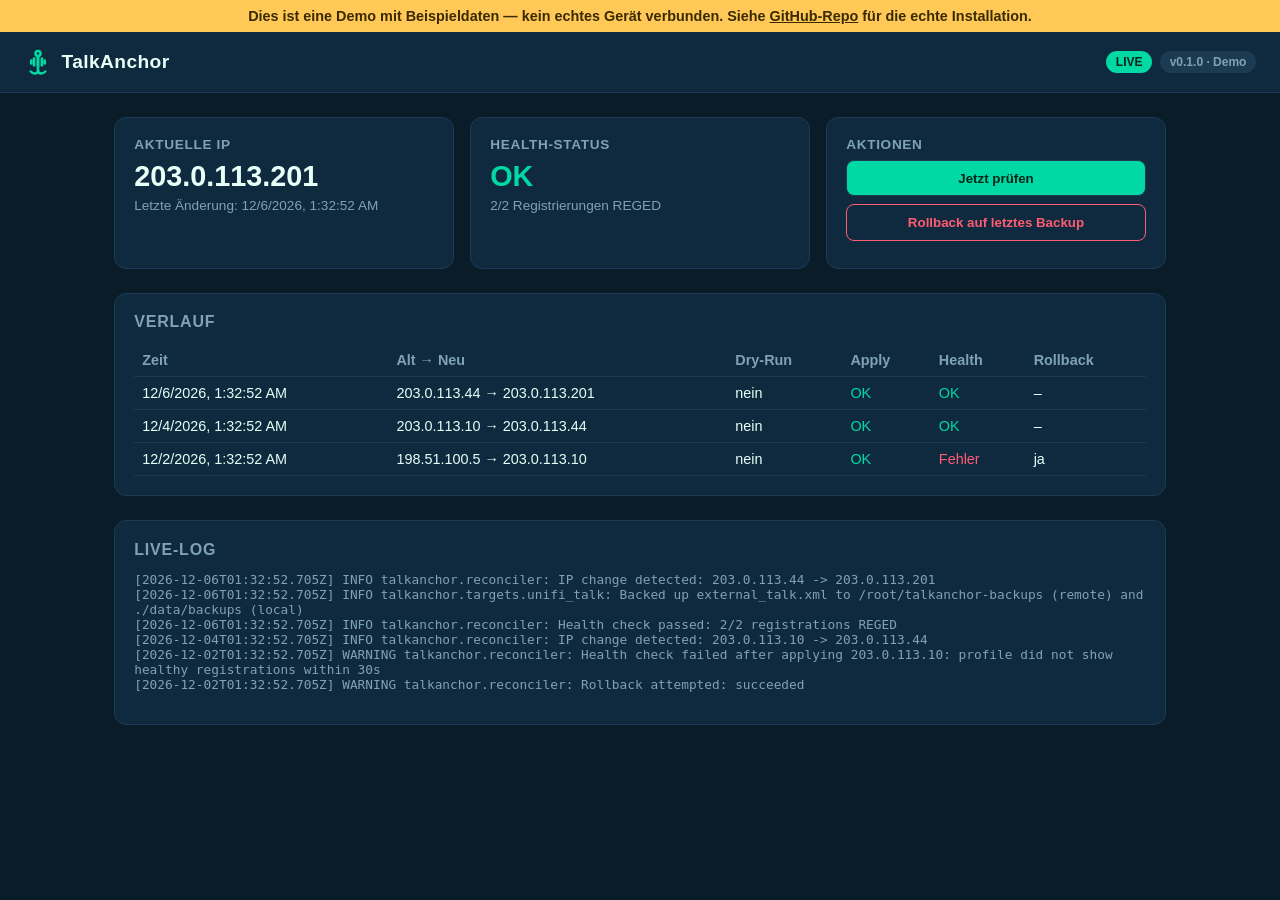
==== web-demo/index.html @ 52b90944 "Phase 7: Home Assistant add-on and GitHub Pages demo - Home Assistant add-on (homeassistant-addon/ta" ====
<!doctype html>
<html lang="de">
<head>
  <meta charset="utf-8" />
  <meta name="viewport" content="width=device-width, initial-scale=1" />
  <title>TalkAnchor Dashboard (Demo)</title>
  <meta name="description" content="TalkAnchor Dashboard-Demo mit Beispieldaten — kein echtes Gerät verbunden." />
  <link rel="stylesheet" href="style.css" />
  <style>
    .demo-banner {
      background: #ffc857;
      color: #3a2a00;
      text-align: center;
      padding: 0.5rem;
      font-weight: 600;
      font-size: 0.9rem;
    }
    .demo-banner a { color: #3a2a00; }
  </style>
</head>
<body>
  <div class="demo-banner">
    Dies ist eine Demo mit Beispieldaten — kein echtes Gerät verbunden. Siehe
    <a href="https://github.com/martin141089/UniFi-Talk">GitHub-Repo</a> für die echte Installation.
  </div>
  <header class="topbar">
    <div class="brand">
      <svg width="28" height="28" viewBox="0 0 100 100" aria-hidden="true">
        <g fill="none" stroke="#00D9A3" stroke-width="9" stroke-linecap="round" stroke-linejoin="round">
          <circle cx="50" cy="20" r="9"/>
          <line x1="50" y1="29" x2="50" y2="80"/>
          <path d="M50,80 C50,93 34,95 24,84"/>
          <path d="M50,80 C50,93 66,95 76,84"/>
          <g stroke-width="9.5">
            <line x1="26" y1="45" x2="26" y2="55"/>
            <line x1="36" y1="38" x2="36" y2="62"/>
            <line x1="50" y1="32" x2="50" y2="68"/>
            <line x1="64" y1="38" x2="64" y2="62"/>
            <line x1="74" y1="45" x2="74" y2="55"/>
          </g>
        </g>
      </svg>
      <span>TalkAnchor</span>
    </div>
    <div class="badges">
      <span id="dry-run-badge" class="badge">LIVE</span>
      <span class="badge subtle">v0.1.0 · Demo</span>
    </div>
  </header>

  <main>
    <section class="cards">
      <div class="card">
        <h2>Aktuelle IP</h2>
        <p class="big" id="current-ip">–</p>
        <p class="muted" id="last-change">–</p>
      </div>
      <div class="card">
        <h2>Health-Status</h2>
        <p class="big" id="health-status">–</p>
        <p class="muted" id="health-message">–</p>
      </div>
      <div class="card actions">
        <h2>Aktionen</h2>
        <button id="check-now-btn">Jetzt prüfen</button>
        <button id="rollback-btn" class="danger">Rollback auf letztes Backup</button>
        <p class="muted" id="action-result"></p>
      </div>
    </section>

    <section class="panel">
      <h2>Verlauf</h2>
      <table id="history-table">
        <thead>
          <tr>
            <th>Zeit</th><th>Alt → Neu</th><th>Dry-Run</th><th>Apply</th><th>Health</th><th>Rollback</th>
          </tr>
        </thead>
        <tbody></tbody>
      </table>
    </section>

    <section class="panel">
      <h2>Live-Log</h2>
      <pre id="live-log"></pre>
    </section>
  </main>

  <script src="demo.js"></script>
</body>
</html>
---- web-demo/style.css ----
:root {
  --bg: #0b1c29;
  --bg-elevated: #0f2a3f;
  --border: #1c3b52;
  --text: #e8fff7;
  --muted: #7fa3b3;
  --accent: #00d9a3;
  --danger: #ff5c72;
  --warning: #ffc857;
}

* { box-sizing: border-box; }

body {
  margin: 0;
  background: var(--bg);
  color: var(--text);
  font-family: -apple-system, BlinkMacSystemFont, "Segoe UI", Roboto, sans-serif;
}

.topbar {
  display: flex;
  justify-content: space-between;
  align-items: center;
  padding: 1rem 1.5rem;
  background: var(--bg-elevated);
  border-bottom: 1px solid var(--border);
}

.brand {
  display: flex;
  align-items: center;
  gap: 0.6rem;
  font-weight: 700;
  font-size: 1.2rem;
  letter-spacing: 0.02em;
}

.badges { display: flex; gap: 0.5rem; }

.badge {
  padding: 0.25rem 0.6rem;
  border-radius: 999px;
  font-size: 0.75rem;
  background: var(--accent);
  color: #04241a;
  font-weight: 600;
}
.badge.subtle { background: var(--border); color: var(--muted); }
.badge.warn { background: var(--warning); color: #3a2a00; }

main { padding: 1.5rem; max-width: 1100px; margin: 0 auto; }

.cards {
  display: grid;
  grid-template-columns: repeat(auto-fit, minmax(220px, 1fr));
  gap: 1rem;
  margin-bottom: 1.5rem;
}

.card {
  background: var(--bg-elevated);
  border: 1px solid var(--border);
  border-radius: 12px;
  padding: 1.2rem;
}

.card h2 { margin: 0 0 0.5rem; font-size: 0.85rem; text-transform: uppercase; color: var(--muted); letter-spacing: 0.05em; }
.big { font-size: 1.8rem; font-weight: 700; margin: 0; }
.muted { color: var(--muted); font-size: 0.85rem; margin: 0.3rem 0 0; }

.actions button {
  display: block;
  width: 100%;
  margin-bottom: 0.5rem;
  padding: 0.6rem;
  border-radius: 8px;
  border: 1px solid var(--border);
  background: var(--accent);
  color: #04241a;
  font-weight: 600;
  cursor: pointer;
}
.actions button.danger { background: transparent; color: var(--danger); border-color: var(--danger); }
.actions button:hover { filter: brightness(1.1); }

.panel {
  background: var(--bg-elevated);
  border: 1px solid var(--border);
  border-radius: 12px;
  padding: 1.2rem;
  margin-bottom: 1.5rem;
}
.panel h2 { margin-top: 0; font-size: 1rem; color: var(--muted); text-transform: uppercase; letter-spacing: 0.05em; }

table { width: 100%; border-collapse: collapse; font-size: 0.9rem; }
th, td { text-align: left; padding: 0.5rem; border-bottom: 1px solid var(--border); }
th { color: var(--muted); font-weight: 600; }

#live-log {
  max-height: 300px;
  overflow-y: auto;
  font-family: ui-monospace, SFMono-Regular, Menlo, monospace;
  font-size: 0.8rem;
  color: var(--muted);
  white-space: pre-wrap;
}

.ok { color: var(--accent); }
.bad { color: var(--danger); }
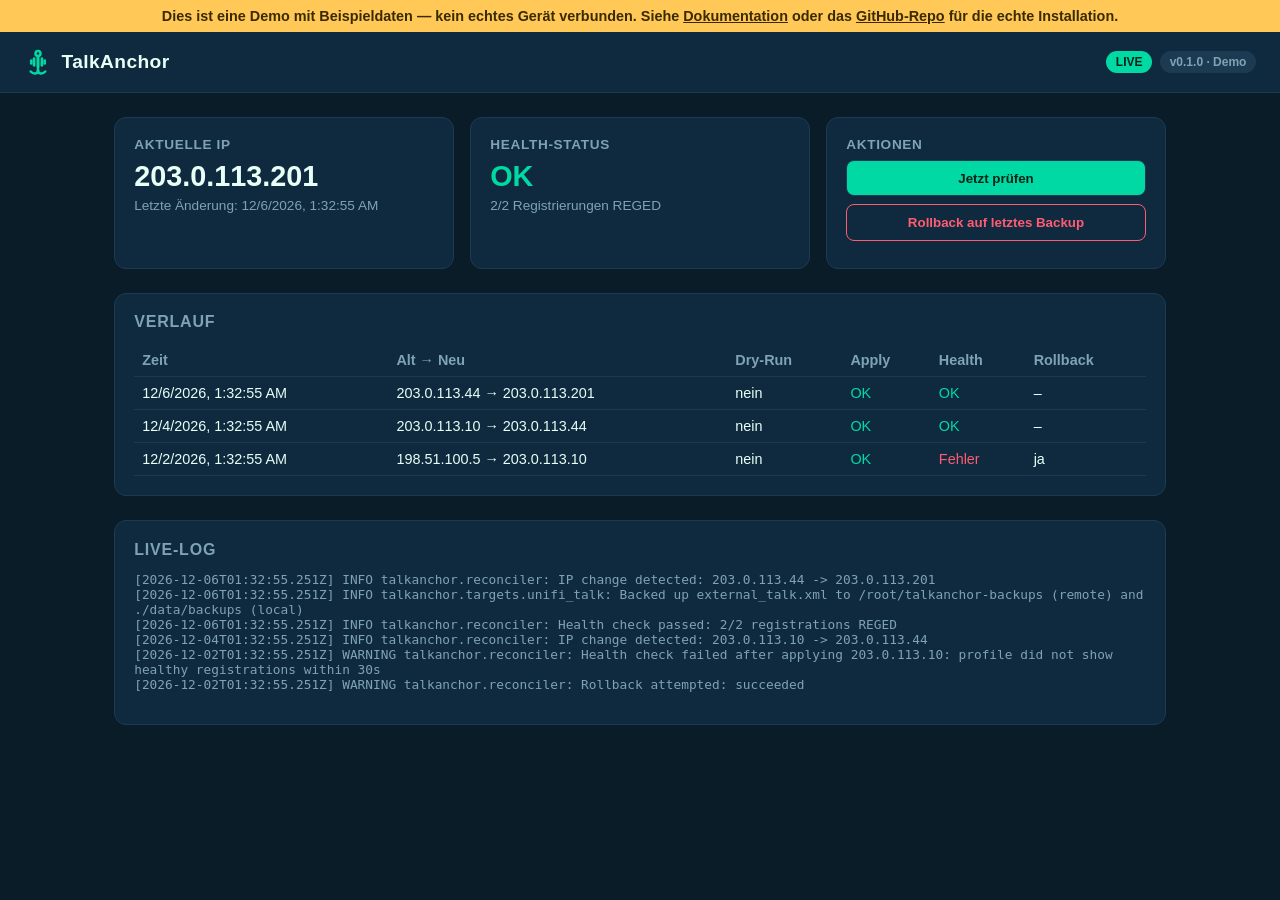
==== commit 48639a34: "docs: publish glossy documentation page on GitHub Pages Adds web-demo/dokumentation.html - a designe" ====
--- a/web-demo/index.html
+++ b/web-demo/index.html
@@ -21,6 +21,7 @@
 <body>
   <div class="demo-banner">
     Dies ist eine Demo mit Beispieldaten — kein echtes Gerät verbunden. Siehe
+    <a href="dokumentation.html">Dokumentation</a> oder das
     <a href="https://github.com/martin141089/UniFi-Talk">GitHub-Repo</a> für die echte Installation.
   </div>
   <header class="topbar">
